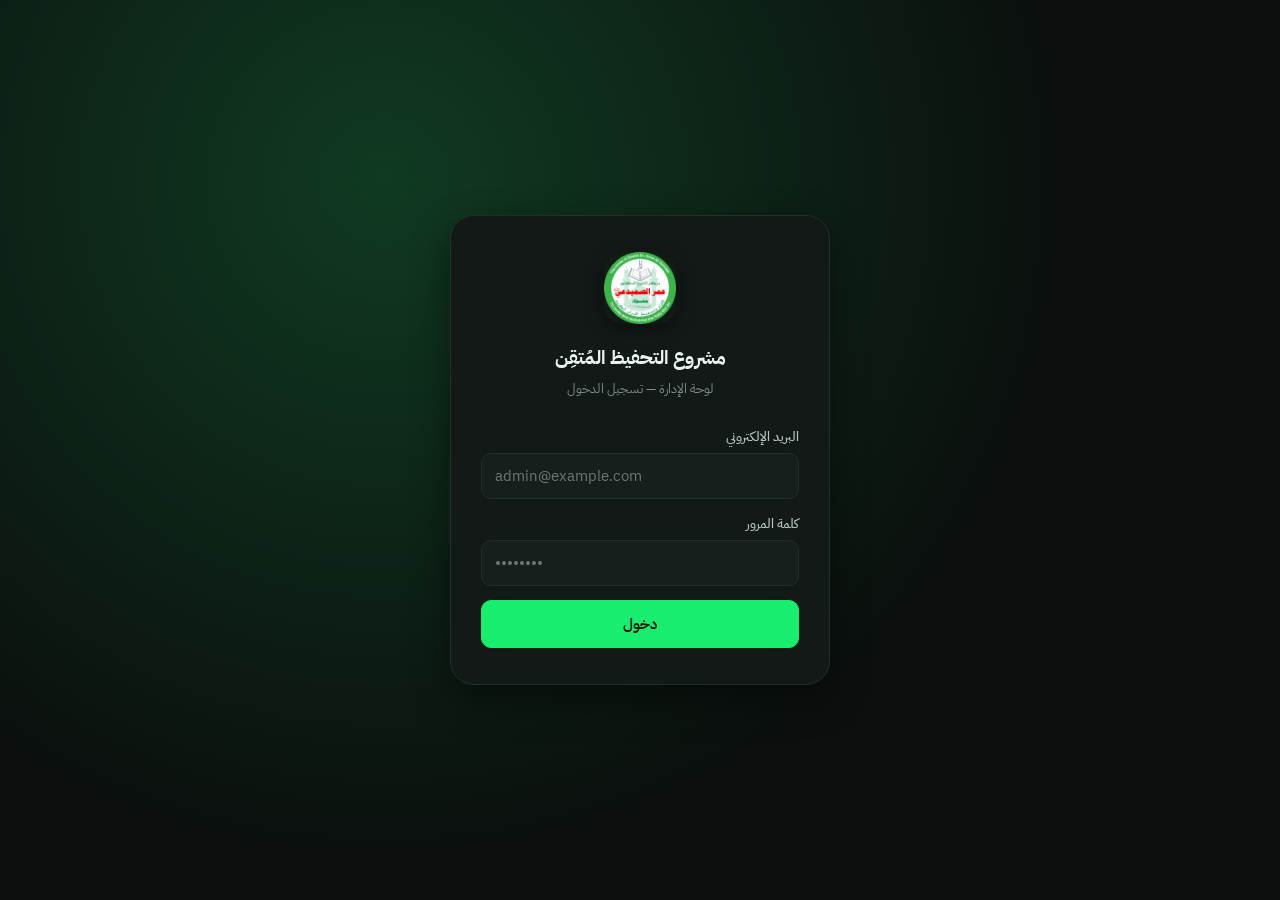
==== docs/index.html @ 112f5ba2 "بناء لوحة تحكم إدارية جديدة كاملة بثيم غامق وتأمين موحّد للفنكشنات - إعادة كتابة الواجهة الأمامية (d" ====
<!DOCTYPE html>
<html lang="ar" dir="rtl">
<head>
<meta charset="UTF-8">
<meta name="viewport" content="width=device-width, initial-scale=1.0, maximum-scale=1.0">
<title>لوحة تحكم — مشروع التحفيظ المُتقِن</title>
<link rel="icon" href="./icon.png">
<link rel="preconnect" href="https://fonts.googleapis.com">
<link rel="preconnect" href="https://fonts.gstatic.com" crossorigin>
<link href="https://fonts.googleapis.com/css2?family=IBM+Plex+Sans+Arabic:wght@300;400;500;600;700&display=swap" rel="stylesheet">
<link rel="stylesheet" href="./css/app.css">
</head>
<body>

<div id="boot" class="boot">
  <div class="boot-mark"><img src="./icon.png" alt="" onerror="this.style.display='none'"></div>
  <div class="spinner lg"></div>
</div>

<div id="login" class="login hidden">
  <div class="login-card">
    <div class="login-logo"><img src="./icon.png" alt="" onerror="this.style.display='none'"></div>
    <h1>مشروع التحفيظ المُتقِن</h1>
    <p class="muted">لوحة الإدارة — تسجيل الدخول</p>
    <div class="field"><label>البريد الإلكتروني</label>
      <input id="lg-email" type="email" dir="ltr" autocomplete="username" placeholder="admin@example.com"></div>
    <div class="field"><label>كلمة المرور</label>
      <input id="lg-pass" type="password" dir="ltr" autocomplete="current-password" placeholder="••••••••"></div>
    <button id="lg-btn" class="btn btn-primary btn-block btn-lg">دخول</button>
    <p id="lg-err" class="err-text hidden"></p>
  </div>
</div>

<div id="app" class="app hidden">
  <aside class="sidebar" id="sidebar">
    <div class="sidebar-head">
      <div class="logo"><img src="./icon.png" alt="" onerror="this.parentElement.classList.add('noimg')"></div>
      <div class="logo-text"><strong>التحفيظ المُتقِن</strong><span>لوحة الإدارة</span></div>
    </div>
    <nav class="nav" id="nav"></nav>
    <div class="sidebar-foot">
      <button id="btn-refresh" class="btn btn-ghost btn-block" data-ic="refresh">تحديث البيانات</button>
      <button id="btn-logout" class="btn btn-ghost btn-block" data-ic="logout">تسجيل الخروج</button>
    </div>
  </aside>

  <div class="main">
    <header class="topbar">
      <button id="menu-toggle" class="icon-btn only-mobile" data-ic="menu"></button>
      <div class="brand-center">
        <span class="brand-name">مشروع التحفيظ المُتقِن</span>
        <span id="admin-line" class="admin-line"></span>
      </div>
      <div id="page-title" class="page-title-pill"></div>
    </header>
    <main id="view" class="view"></main>
  </div>
  <div id="scrim" class="scrim"></div>
</div>

<div id="modal-root"></div>
<div id="viewer-root"></div>
<div id="toast-root" class="toast-root"></div>

<script src="https://cdn.sheetjs.com/xlsx-0.20.3/package/dist/xlsx.full.min.js"></script>
<script src="./js/icons.js"></script>
<script src="./js/api.js"></script>
<script src="./js/ui.js"></script>
<script src="./js/app.js"></script>
</body>
</html>
---- docs/css/app.css ----
:root{
  --bg:#0B0F0D; --bg-2:#0E1411; --surface:#121916; --surface-2:#161F1B;
  --text:#EAF3EE; --text-2:#B9C6C0; --muted:#7D8C86; --faint:#4E5A55;
  --accent:#17EE6D; --accent-d:#0FC158; --accent-l:#6BFA9E; --accent-soft:#103A22;
  --border:#22302A; --border-2:#2C3D35; --shadow:0 14px 38px rgba(0,0,0,.45);
  --shadow-sm:0 6px 18px rgba(0,0,0,.35);
  --green:#17EE6D; --green-bg:#103A22; --gold:#E8B339; --gold-bg:#3A2F10;
  --teal:#33D6C4; --teal-bg:#0F3733; --red:#FF5D5D; --red-bg:#3A1414;
  --gray:#9AA8A2; --gray-bg:#1A2320; --blue:#4FA1FF; --blue-bg:#102338;
  --purple:#B68CFF; --purple-bg:#221A3A;
  --radius:16px; --radius-sm:10px; --radius-lg:24px;
  --sidebar-w:268px;
}
*{box-sizing:border-box;margin:0;padding:0}
html,body{height:100%}
body{
  font-family:'IBM Plex Sans Arabic','Segoe UI',Tahoma,system-ui,sans-serif;
  background:var(--bg);
  color:var(--text);font-size:15px;line-height:1.7;-webkit-font-smoothing:antialiased;
}
.hidden{display:none!important}
img{max-width:100%;display:block}
button,input,select,textarea{font-family:inherit;font-size:inherit;color:inherit}
button{cursor:pointer}
a{color:var(--accent);text-decoration:none}
.muted{color:var(--muted)}

/* ===== سكرولبار ===== */
::-webkit-scrollbar{width:9px;height:9px}
::-webkit-scrollbar-track{background:transparent}
::-webkit-scrollbar-thumb{background:var(--border-2);border-radius:99px}
::-webkit-scrollbar-thumb:hover{background:var(--faint)}

/* ===== سبينر ===== */
.spinner{width:22px;height:22px;border-radius:50%;border:3px solid var(--border);border-top-color:var(--accent);animation:spin .8s linear infinite}
.spinner.lg{width:42px;height:42px;border-width:4px}
@keyframes spin{to{transform:rotate(360deg)}}

/* ===== شاشة الإقلاع ===== */
.boot{position:fixed;inset:0;display:flex;flex-direction:column;align-items:center;justify-content:center;gap:22px;background:var(--bg);z-index:999}
.boot-mark{width:84px;height:84px;border-radius:22px;overflow:hidden;box-shadow:var(--shadow)}
.boot-mark img{width:100%;height:100%;object-fit:cover}

/* ===== شاشة الدخول ===== */
.login{position:fixed;inset:0;display:flex;align-items:center;justify-content:center;background:radial-gradient(circle at 30% 20%,var(--accent-soft),var(--bg) 60%);padding:20px;z-index:50}
.login-card{width:100%;max-width:380px;background:var(--surface);border:1px solid var(--border);border-radius:var(--radius-lg);padding:36px 30px;box-shadow:var(--shadow);text-align:center}
.login-logo{width:72px;height:72px;border-radius:18px;overflow:hidden;margin:0 auto 18px;box-shadow:var(--shadow-sm)}
.login-logo img{width:100%;height:100%;object-fit:cover}
.login-card h1{font-size:19px;font-weight:700;margin-bottom:4px}
.login-card .muted{font-size:13px;margin-bottom:26px;display:block}
.field{text-align:right;margin-bottom:14px}
.field label{display:block;font-size:12.5px;color:var(--text-2);margin-bottom:6px;font-weight:500}
.field input,.field select,.field textarea{
  width:100%;background:var(--surface-2);border:1px solid var(--border);border-radius:var(--radius-sm);
  padding:11px 13px;color:var(--text);transition:.15s;
}
.field input:focus,.field select:focus,.field textarea:focus{outline:none;border-color:var(--accent);box-shadow:0 0 0 3px var(--accent-soft)}
.err-text{color:var(--red);font-size:13px;margin-top:12px}

/* ===== أزرار ===== */
.btn{display:inline-flex;align-items:center;justify-content:center;gap:8px;border:1px solid var(--border);background:var(--surface-2);
  color:var(--text);border-radius:var(--radius-sm);padding:9px 16px;font-weight:600;font-size:14px;transition:.15s;white-space:nowrap}
.btn:hover{border-color:var(--border-2);background:var(--surface)}
.btn:disabled{opacity:.5;cursor:not-allowed}
.btn-primary{background:var(--accent);border-color:var(--accent);color:#06180D}
.btn-primary:hover{background:var(--accent-l);border-color:var(--accent-l)}
.btn-ghost{background:transparent}
.btn-danger{background:var(--red-bg);border-color:var(--red);color:var(--red)}
.btn-danger:hover{background:var(--red);color:#fff}
.btn-block{width:100%}
.btn-lg{padding:12px 18px;font-size:15px}
.btn-sm{padding:6px 11px;font-size:12.5px;border-radius:9px}
.icon-btn{display:inline-flex;align-items:center;justify-content:center;width:36px;height:36px;border-radius:11px;border:1px solid var(--border);background:var(--surface-2);color:var(--text-2)}
.icon-btn:hover{color:var(--text);border-color:var(--border-2)}

/* ===== التطبيق الرئيسي ===== */
.app{display:flex;height:100vh;overflow:hidden}
.sidebar{width:var(--sidebar-w);flex-shrink:0;background:var(--surface);border-left:1px solid var(--border);display:flex;flex-direction:column;height:100%}
.sidebar-head{display:flex;align-items:center;gap:11px;padding:20px 18px;border-bottom:1px solid var(--border)}
.logo{width:42px;height:42px;border-radius:12px;overflow:hidden;flex-shrink:0;background:var(--surface-2)}
.logo img{width:100%;height:100%;object-fit:cover}
.logo-text{display:flex;flex-direction:column;line-height:1.4}
.logo-text strong{font-size:14.5px}
.logo-text span{font-size:11.5px;color:var(--muted)}
.nav{flex:1;overflow-y:auto;padding:12px 12px}
.nav a{display:flex;align-items:center;gap:11px;padding:10px 13px;border-radius:var(--radius-sm);color:var(--text-2);font-size:14px;font-weight:600;margin-bottom:3px;transition:.12s}
.nav a:hover{background:var(--surface-2);color:var(--text)}
.nav a.active{background:var(--accent-soft);color:var(--accent)}
.nav-section{font-size:11px;color:var(--faint);font-weight:700;padding:14px 13px 6px;text-transform:uppercase;letter-spacing:.04em}
.sidebar-foot{padding:14px 12px;border-top:1px solid var(--border);display:flex;flex-direction:column;gap:8px}

.main{flex:1;display:flex;flex-direction:column;overflow:hidden}
.topbar{display:flex;align-items:center;gap:14px;padding:14px 22px;border-bottom:1px solid var(--border);background:var(--surface)}
.brand-center{display:flex;flex-direction:column;flex:1}
.brand-name{font-size:14px;font-weight:700}
.admin-line{font-size:12px;color:var(--muted)}
.page-title-pill{background:var(--surface-2);border:1px solid var(--border);border-radius:99px;padding:7px 16px;font-size:13px;font-weight:600;color:var(--text-2)}
.only-mobile{display:none}
.view{flex:1;overflow-y:auto;padding:24px}
.scrim{display:none;position:fixed;inset:0;background:rgba(0,0,0,.55);z-index:40}

/* ===== بطاقات وإحصائيات ===== */
.cards-grid{display:grid;grid-template-columns:repeat(auto-fill,minmax(190px,1fr));gap:14px;margin-bottom:22px}
.stat-card{background:var(--surface);border:1px solid var(--border);border-radius:var(--radius);padding:18px;cursor:pointer;transition:.15s}
.stat-card:hover{border-color:var(--accent);transform:translateY(-2px)}
.stat-card .num{font-size:26px;font-weight:800;margin-bottom:4px}
.stat-card .lbl{font-size:12.5px;color:var(--muted)}

.panel{background:var(--surface);border:1px solid var(--border);border-radius:var(--radius-lg);padding:20px;margin-bottom:18px}
.panel-head{display:flex;align-items:center;justify-content:space-between;gap:12px;margin-bottom:16px;flex-wrap:wrap}
.panel-head h2{font-size:16px;font-weight:700}
.toolbar{display:flex;align-items:center;gap:10px;flex-wrap:wrap}

/* ===== جداول ===== */
.tbl-wrap{overflow-x:auto;border-radius:var(--radius-sm);border:1px solid var(--border)}
table{width:100%;border-collapse:collapse;font-size:13.5px}
table thead th{background:var(--surface-2);color:var(--text-2);font-weight:700;padding:11px 14px;text-align:right;white-space:nowrap;border-bottom:1px solid var(--border)}
table tbody td{padding:10px 14px;border-bottom:1px solid var(--border);white-space:nowrap}
table tbody tr:last-child td{border-bottom:none}
table tbody tr:hover{background:var(--surface-2)}
table tbody tr.clickable{cursor:pointer}

/* ===== شارات ===== */
.badge{display:inline-flex;align-items:center;gap:5px;padding:4px 11px;border-radius:99px;font-size:12px;font-weight:700}
.badge-green{background:var(--green-bg);color:var(--green)}
.badge-gold{background:var(--gold-bg);color:var(--gold)}
.badge-red{background:var(--red-bg);color:var(--red)}
.badge-gray{background:var(--gray-bg);color:var(--gray)}
.badge-blue{background:var(--blue-bg);color:var(--blue)}
.badge-teal{background:var(--teal-bg);color:var(--teal)}
.badge-purple{background:var(--purple-bg);color:var(--purple)}

/* ===== بطاقة طالب/مشرف ===== */
.entity-card{display:flex;align-items:center;gap:12px;background:var(--surface);border:1px solid var(--border);border-radius:var(--radius);padding:14px;cursor:pointer;transition:.15s}
.entity-card:hover{border-color:var(--accent)}
.avatar{width:46px;height:46px;border-radius:50%;overflow:hidden;flex-shrink:0;background:var(--surface-2);display:flex;align-items:center;justify-content:center;color:var(--muted)}
.avatar img{width:100%;height:100%;object-fit:cover}
.entity-info{flex:1;min-width:0}
.entity-info .name{font-weight:700;font-size:14px;white-space:nowrap;overflow:hidden;text-overflow:ellipsis}
.entity-info .sub{font-size:12px;color:var(--muted)}
.progress-bar{height:6px;background:var(--surface-2);border-radius:99px;overflow:hidden;margin-top:6px}
.progress-bar > div{height:100%;background:var(--accent);border-radius:99px}

/* ===== فورم وحقول ===== */
.form-grid{display:grid;grid-template-columns:repeat(auto-fit,minmax(220px,1fr));gap:14px}
.form-grid .field{margin-bottom:0}
.tabs{display:flex;gap:6px;border-bottom:1px solid var(--border);margin-bottom:18px;overflow-x:auto}
.tab{padding:9px 16px;font-size:13.5px;font-weight:700;color:var(--muted);border-bottom:2px solid transparent;cursor:pointer;white-space:nowrap}
.tab.active{color:var(--accent);border-color:var(--accent)}

/* ===== مودال ===== */
.modal-back{position:fixed;inset:0;background:rgba(0,0,0,.6);display:flex;align-items:center;justify-content:center;padding:18px;z-index:200}
.modal{background:var(--surface);border:1px solid var(--border);border-radius:var(--radius-lg);max-width:520px;width:100%;max-height:90vh;overflow-y:auto;box-shadow:var(--shadow)}
.modal-head{display:flex;align-items:center;justify-content:space-between;padding:18px 20px;border-bottom:1px solid var(--border)}
.modal-head h3{font-size:15.5px;font-weight:700}
.modal-body{padding:20px}
.modal-foot{display:flex;justify-content:flex-end;gap:10px;padding:16px 20px;border-top:1px solid var(--border)}

/* ===== عارض الصور ===== */
.viewer-back{position:fixed;inset:0;background:rgba(0,0,0,.85);display:flex;align-items:center;justify-content:center;z-index:300;padding:20px}
.viewer-img{max-width:90vw;max-height:80vh;border-radius:var(--radius);box-shadow:var(--shadow)}
.viewer-actions{position:absolute;top:18px;left:18px;display:flex;gap:8px}

/* ===== توست ===== */
.toast-root{position:fixed;bottom:20px;inset-inline-start:20px;z-index:500;display:flex;flex-direction:column;gap:10px}
.toast{background:var(--surface);border:1px solid var(--border);border-radius:var(--radius-sm);padding:12px 16px;box-shadow:var(--shadow-sm);font-size:13.5px;display:flex;align-items:center;gap:9px;min-width:220px;animation:toast-in .2s ease}
.toast.success{border-color:var(--accent)}
.toast.error{border-color:var(--red)}
@keyframes toast-in{from{opacity:0;transform:translateY(8px)}to{opacity:1;transform:translateY(0)}}

/* ===== متفرقات ===== */
.empty-state{text-align:center;padding:50px 20px;color:var(--muted)}
.empty-state .ic-svg{margin:0 auto 14px;opacity:.5}
.copy-row{display:flex;align-items:center;gap:8px}
.kv{display:grid;grid-template-columns:120px 1fr;gap:8px 12px;font-size:13.5px}
.kv b{color:var(--text-2);font-weight:600}
.quick-states{display:flex;gap:8px;flex-wrap:wrap;margin-bottom:16px}
.search-box{display:flex;align-items:center;gap:8px;background:var(--surface-2);border:1px solid var(--border);border-radius:var(--radius-sm);padding:8px 13px;min-width:200px}
.search-box input{background:transparent;border:none;flex:1;outline:none}

/* ===== استجابة ===== */
@media (max-width: 880px){
  .sidebar{position:fixed;inset-inline-start:0;top:0;bottom:0;z-index:45;transform:translateX(105%);transition:.2s}
  html[dir="rtl"] .sidebar{transform:translateX(105%)}
  .app.nav-open .sidebar{transform:translateX(0)}
  .app.nav-open .scrim{display:block}
  .only-mobile{display:inline-flex}
  .view{padding:16px}
  .page-title-pill{display:none}
}
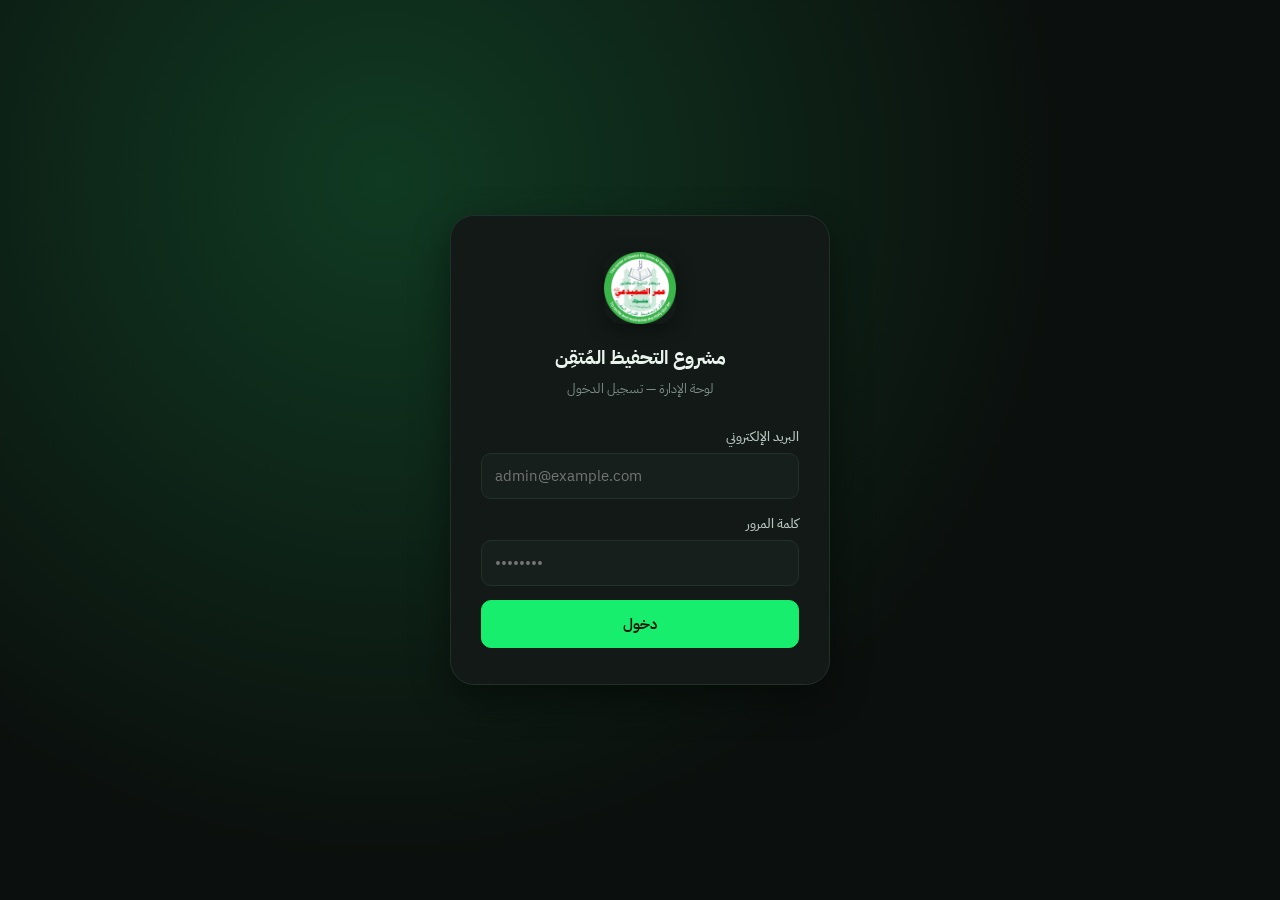
==== commit 26ba813a: "كسر التخزين المؤقت (cache-busting) لملفي app.js و app.css إضافة ?v=20260627a لروابط app.js و app.css" ====
--- a/docs/index.html
+++ b/docs/index.html
@@ -8,7 +8,7 @@
 <link rel="preconnect" href="https://fonts.googleapis.com">
 <link rel="preconnect" href="https://fonts.gstatic.com" crossorigin>
 <link href="https://fonts.googleapis.com/css2?family=IBM+Plex+Sans+Arabic:wght@300;400;500;600;700&display=swap" rel="stylesheet">
-<link rel="stylesheet" href="./css/app.css">
+<link rel="stylesheet" href="./css/app.css?v=20260627a">
 </head>
 <body>
 
@@ -66,6 +66,6 @@
 <script src="./js/icons.js"></script>
 <script src="./js/api.js"></script>
 <script src="./js/ui.js"></script>
-<script src="./js/app.js"></script>
+<script src="./js/app.js?v=20260627a"></script>
 </body>
 </html>
--- a/docs/css/app.css
+++ b/docs/css/app.css
@@ -32,8 +32,8 @@
 ::-webkit-scrollbar-thumb:hover{background:var(--faint)}
 
 /* ===== سبينر ===== */
-.spinner{width:22px;height:22px;border-radius:50%;border:3px solid var(--border);border-top-color:var(--accent);animation:spin .8s linear infinite}
-.spinner.lg{width:42px;height:42px;border-width:4px}
+.spinner{display:inline-block;width:22px;height:22px;border-radius:50%;border:2.5px solid var(--border-2);border-top-color:var(--accent);border-right-color:var(--accent);animation:spin .7s cubic-bezier(.5,.15,.5,.85) infinite;vertical-align:middle}
+.spinner.lg{width:44px;height:44px;border-width:4px}
 @keyframes spin{to{transform:rotate(360deg)}}
 
 /* ===== شاشة الإقلاع ===== */
@@ -145,7 +145,8 @@
 .form-grid{display:grid;grid-template-columns:repeat(auto-fit,minmax(220px,1fr));gap:14px}
 .form-grid .field{margin-bottom:0}
 .tabs{display:flex;gap:6px;border-bottom:1px solid var(--border);margin-bottom:18px;overflow-x:auto}
-.tab{padding:9px 16px;font-size:13.5px;font-weight:700;color:var(--muted);border-bottom:2px solid transparent;cursor:pointer;white-space:nowrap}
+.tab{background:transparent;padding:9px 16px;font-size:13.5px;font-weight:700;color:var(--text-2);border:none;border-bottom:2px solid transparent;cursor:pointer;white-space:nowrap;transition:.15s}
+.tab:hover{color:var(--text)}
 .tab.active{color:var(--accent);border-color:var(--accent)}
 
 /* ===== مودال ===== */
@@ -176,7 +177,28 @@
 .kv b{color:var(--text-2);font-weight:600}
 .quick-states{display:flex;gap:8px;flex-wrap:wrap;margin-bottom:16px}
 .search-box{display:flex;align-items:center;gap:8px;background:var(--surface-2);border:1px solid var(--border);border-radius:var(--radius-sm);padding:8px 13px;min-width:200px}
-.search-box input{background:transparent;border:none;flex:1;outline:none}
+.search-box input{background:transparent;border:none;flex:1;outline:none;color:var(--text)}
+.search-box input::placeholder{color:var(--muted)}
+
+/* ===== رؤية حقول الفلترة على الثيم الداكن ===== */
+.f-input{background:var(--surface-2);border:1px solid var(--border);border-radius:var(--radius-sm);padding:9px 12px;color:var(--text)}
+.f-input::placeholder{color:var(--muted)}
+.f-input:focus{outline:none;border-color:var(--accent);box-shadow:0 0 0 3px var(--accent-soft)}
+select.f-input{color:var(--text);background:var(--surface-2)}
+select.f-input option{background:var(--surface);color:var(--text)}
+
+/* ===== شريط الترتيب (الأكثر نجاحاً/غياباً) ===== */
+.rank-bar{height:9px;flex:1;min-width:80px;background:var(--surface-2);border-radius:99px;overflow:hidden}
+.rank-bar > div{height:100%;background:linear-gradient(90deg,var(--accent-d),var(--accent));border-radius:99px;transition:width .3s}
+.rank-row{display:flex;align-items:center;gap:12px;padding:8px 2px}
+.rank-row .rank-name{min-width:120px;max-width:160px;font-size:13.5px;font-weight:600;white-space:nowrap;overflow:hidden;text-overflow:ellipsis}
+.rank-row .rank-val{min-width:34px;text-align:left;font-weight:800;font-size:13.5px}
+
+/* ===== عارض الصورة (ملء الشاشة) ===== */
+.img-viewer{position:fixed;inset:0;background:rgba(0,0,0,.9);display:flex;align-items:center;justify-content:center;z-index:600;padding:24px;animation:toast-in .15s ease}
+.img-viewer img{max-width:92vw;max-height:88vh;border-radius:var(--radius);box-shadow:var(--shadow);object-fit:contain}
+.img-viewer .img-viewer-x{position:absolute;top:18px;left:18px;width:42px;height:42px;border-radius:12px;background:var(--surface-2);border:1px solid var(--border);color:var(--text);display:inline-flex;align-items:center;justify-content:center}
+.img-viewer .img-viewer-x:hover{color:var(--text);border-color:var(--border-2)}
 
 /* ===== استجابة ===== */
 @media (max-width: 880px){
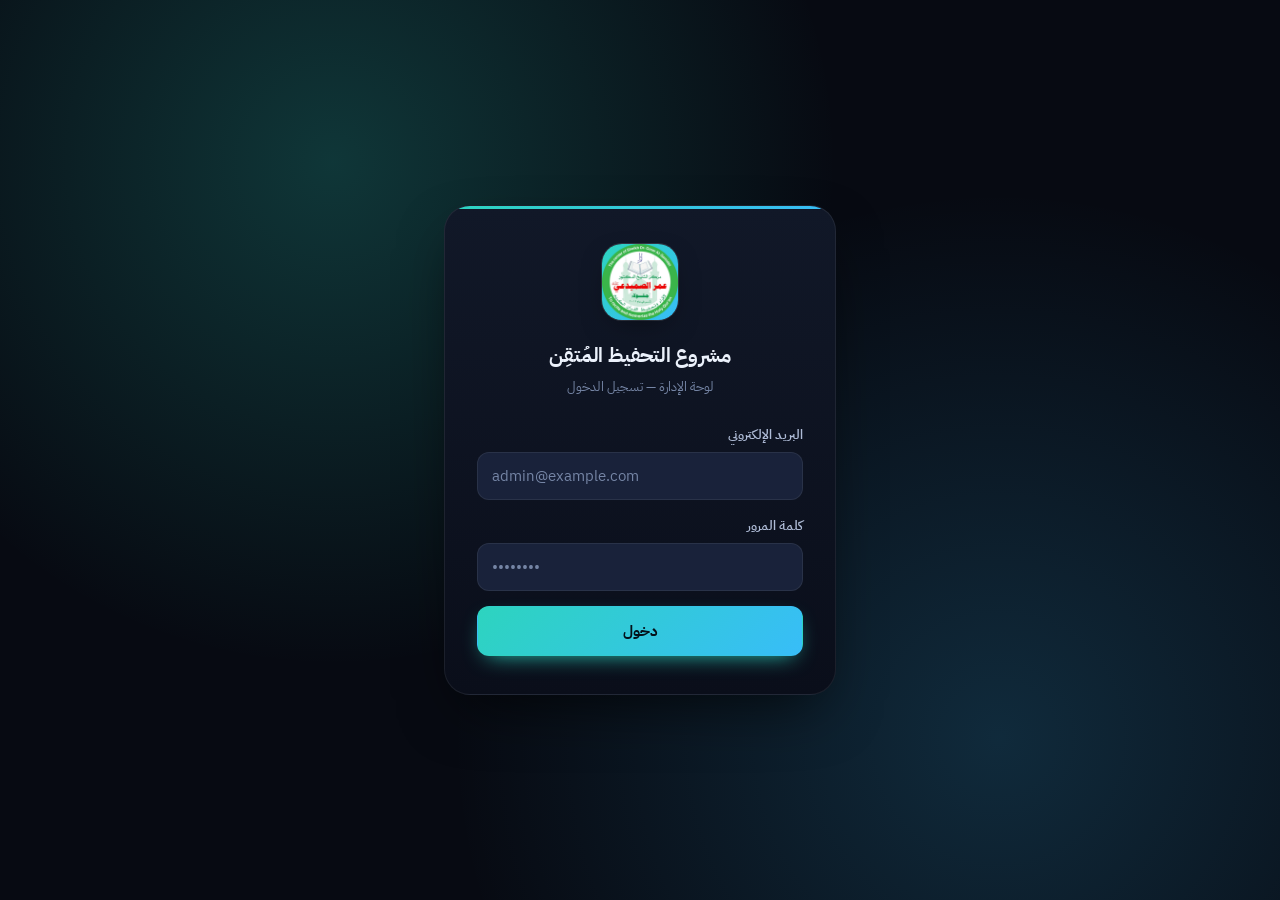
==== commit eb9bca13: "إعادة تصميم واجهة اللوحة بالكامل (UI) مع الحفاظ على البنية والوظائف - إعادة كتابة app.css كليًا: لوح" ====
--- a/docs/index.html
+++ b/docs/index.html
@@ -8,7 +8,7 @@
 <link rel="preconnect" href="https://fonts.googleapis.com">
 <link rel="preconnect" href="https://fonts.gstatic.com" crossorigin>
 <link href="https://fonts.googleapis.com/css2?family=IBM+Plex+Sans+Arabic:wght@300;400;500;600;700&display=swap" rel="stylesheet">
-<link rel="stylesheet" href="./css/app.css?v=20260627a">
+<link rel="stylesheet" href="./css/app.css?v=20260627c">
 </head>
 <body>
 
@@ -66,6 +66,6 @@
 <script src="./js/icons.js"></script>
 <script src="./js/api.js"></script>
 <script src="./js/ui.js"></script>
-<script src="./js/app.js?v=20260627a"></script>
+<script src="./js/app.js?v=20260627c"></script>
 </body>
 </html>
--- a/docs/css/app.css
+++ b/docs/css/app.css
@@ -1,21 +1,33 @@
 :root{
-  --bg:#0B0F0D; --bg-2:#0E1411; --surface:#121916; --surface-2:#161F1B;
-  --text:#EAF3EE; --text-2:#B9C6C0; --muted:#7D8C86; --faint:#4E5A55;
-  --accent:#17EE6D; --accent-d:#0FC158; --accent-l:#6BFA9E; --accent-soft:#103A22;
-  --border:#22302A; --border-2:#2C3D35; --shadow:0 14px 38px rgba(0,0,0,.45);
-  --shadow-sm:0 6px 18px rgba(0,0,0,.35);
-  --green:#17EE6D; --green-bg:#103A22; --gold:#E8B339; --gold-bg:#3A2F10;
-  --teal:#33D6C4; --teal-bg:#0F3733; --red:#FF5D5D; --red-bg:#3A1414;
-  --gray:#9AA8A2; --gray-bg:#1A2320; --blue:#4FA1FF; --blue-bg:#102338;
-  --purple:#B68CFF; --purple-bg:#221A3A;
-  --radius:16px; --radius-sm:10px; --radius-lg:24px;
-  --sidebar-w:268px;
+  /* خلفيات وأسطح — قاعدة أزرق ليلي بارد */
+  --bg:#070A12; --bg-2:#0A0E1A; --surface:#111828; --surface-2:#19223A; --surface-3:#222E4C;
+  --text:#EBF1FB; --text-2:#AEBBD6; --muted:#7585A5; --faint:#4A5877;
+  /* لون العلامة — تدرّج فيروزي إلى سماوي */
+  --accent:#2DD4BF; --accent-2:#38BDF8; --accent-d:#14B8A6; --accent-l:#7BEBDD;
+  --accent-soft:rgba(45,212,191,.13);
+  --grad:linear-gradient(135deg,#2DD4BF 0%,#38BDF8 100%);
+  --grad-soft:linear-gradient(135deg,rgba(45,212,191,.15),rgba(56,189,248,.12));
+  --border:rgba(255,255,255,.07); --border-2:rgba(255,255,255,.14);
+  --shadow:0 24px 60px -18px rgba(0,0,0,.7); --shadow-sm:0 10px 30px -12px rgba(0,0,0,.55);
+  --ring:0 0 0 3px var(--accent-soft);
+  /* ألوان الحالات */
+  --danger:#FB7185;
+  --green:#34D399; --green-bg:rgba(52,211,153,.14); --gold:#F5B54A; --gold-bg:rgba(245,181,74,.15);
+  --teal:#2DD4BF; --teal-bg:rgba(45,212,191,.14); --red:#FB7185; --red-bg:rgba(251,113,133,.14);
+  --gray:#94A3B8; --gray-bg:rgba(148,163,184,.13); --blue:#60A5FA; --blue-bg:rgba(96,165,250,.15);
+  --purple:#A78BFA; --purple-bg:rgba(167,139,250,.15);
+  --radius:18px; --radius-sm:12px; --radius-lg:26px;
+  --sidebar-w:272px;
 }
 *{box-sizing:border-box;margin:0;padding:0}
 html,body{height:100%}
 body{
   font-family:'IBM Plex Sans Arabic','Segoe UI',Tahoma,system-ui,sans-serif;
-  background:var(--bg);
+  background:
+    radial-gradient(1100px 600px at 88% -8%, rgba(56,189,248,.10), transparent 60%),
+    radial-gradient(900px 560px at 6% 4%, rgba(45,212,191,.09), transparent 55%),
+    var(--bg);
+  background-attachment:fixed;
   color:var(--text);font-size:15px;line-height:1.7;-webkit-font-smoothing:antialiased;
 }
 .hidden{display:none!important}
@@ -26,102 +38,137 @@
 .muted{color:var(--muted)}
 
 /* ===== سكرولبار ===== */
-::-webkit-scrollbar{width:9px;height:9px}
+::-webkit-scrollbar{width:10px;height:10px}
 ::-webkit-scrollbar-track{background:transparent}
-::-webkit-scrollbar-thumb{background:var(--border-2);border-radius:99px}
-::-webkit-scrollbar-thumb:hover{background:var(--faint)}
+::-webkit-scrollbar-thumb{background:var(--surface-3);border-radius:99px;border:2px solid transparent;background-clip:padding-box}
+::-webkit-scrollbar-thumb:hover{background:var(--faint);background-clip:padding-box}
 
 /* ===== سبينر ===== */
-.spinner{display:inline-block;width:22px;height:22px;border-radius:50%;border:2.5px solid var(--border-2);border-top-color:var(--accent);border-right-color:var(--accent);animation:spin .7s cubic-bezier(.5,.15,.5,.85) infinite;vertical-align:middle}
-.spinner.lg{width:44px;height:44px;border-width:4px}
+.spinner{display:inline-block;width:22px;height:22px;border-radius:50%;border:2.5px solid var(--surface-3);border-top-color:var(--accent);border-right-color:var(--accent-2);animation:spin .7s cubic-bezier(.5,.15,.5,.85) infinite;vertical-align:middle}
+.spinner.lg{width:46px;height:46px;border-width:4px}
 @keyframes spin{to{transform:rotate(360deg)}}
 
 /* ===== شاشة الإقلاع ===== */
-.boot{position:fixed;inset:0;display:flex;flex-direction:column;align-items:center;justify-content:center;gap:22px;background:var(--bg);z-index:999}
-.boot-mark{width:84px;height:84px;border-radius:22px;overflow:hidden;box-shadow:var(--shadow)}
+.boot{position:fixed;inset:0;display:flex;flex-direction:column;align-items:center;justify-content:center;gap:24px;background:var(--bg);z-index:999}
+.boot-mark{width:88px;height:88px;border-radius:24px;overflow:hidden;box-shadow:var(--shadow),0 0 0 1px var(--border);background:var(--grad)}
 .boot-mark img{width:100%;height:100%;object-fit:cover}
 
 /* ===== شاشة الدخول ===== */
-.login{position:fixed;inset:0;display:flex;align-items:center;justify-content:center;background:radial-gradient(circle at 30% 20%,var(--accent-soft),var(--bg) 60%);padding:20px;z-index:50}
-.login-card{width:100%;max-width:380px;background:var(--surface);border:1px solid var(--border);border-radius:var(--radius-lg);padding:36px 30px;box-shadow:var(--shadow);text-align:center}
-.login-logo{width:72px;height:72px;border-radius:18px;overflow:hidden;margin:0 auto 18px;box-shadow:var(--shadow-sm)}
+.login{position:fixed;inset:0;display:flex;align-items:center;justify-content:center;
+  background:
+    radial-gradient(circle at 26% 18%, rgba(45,212,191,.22), transparent 42%),
+    radial-gradient(circle at 78% 82%, rgba(56,189,248,.18), transparent 44%),
+    var(--bg);
+  padding:20px;z-index:50}
+.login-card{width:100%;max-width:392px;background:linear-gradient(180deg,var(--surface),var(--bg-2));
+  border:1px solid var(--border);border-radius:var(--radius-lg);padding:38px 32px;box-shadow:var(--shadow);text-align:center;position:relative;overflow:hidden}
+.login-card::before{content:'';position:absolute;top:0;left:0;right:0;height:3px;background:var(--grad)}
+.login-logo{width:76px;height:76px;border-radius:20px;overflow:hidden;margin:0 auto 18px;box-shadow:var(--shadow-sm),0 0 0 1px var(--border-2);background:var(--grad)}
 .login-logo img{width:100%;height:100%;object-fit:cover}
-.login-card h1{font-size:19px;font-weight:700;margin-bottom:4px}
+.login-card h1{font-size:20px;font-weight:800;margin-bottom:4px;letter-spacing:-.01em}
 .login-card .muted{font-size:13px;margin-bottom:26px;display:block}
-.field{text-align:right;margin-bottom:14px}
-.field label{display:block;font-size:12.5px;color:var(--text-2);margin-bottom:6px;font-weight:500}
+.field{text-align:right;margin-bottom:15px}
+.field label{display:block;font-size:12.5px;color:var(--text-2);margin-bottom:7px;font-weight:600}
 .field input,.field select,.field textarea{
   width:100%;background:var(--surface-2);border:1px solid var(--border);border-radius:var(--radius-sm);
-  padding:11px 13px;color:var(--text);transition:.15s;
-}
-.field input:focus,.field select:focus,.field textarea:focus{outline:none;border-color:var(--accent);box-shadow:0 0 0 3px var(--accent-soft)}
+  padding:12px 14px;color:var(--text);transition:.16s;
+}
+.field input:focus,.field select:focus,.field textarea:focus{outline:none;border-color:var(--accent);box-shadow:var(--ring)}
+.field input::placeholder,.field textarea::placeholder{color:var(--muted)}
 .err-text{color:var(--red);font-size:13px;margin-top:12px}
 
 /* ===== أزرار ===== */
-.btn{display:inline-flex;align-items:center;justify-content:center;gap:8px;border:1px solid var(--border);background:var(--surface-2);
-  color:var(--text);border-radius:var(--radius-sm);padding:9px 16px;font-weight:600;font-size:14px;transition:.15s;white-space:nowrap}
-.btn:hover{border-color:var(--border-2);background:var(--surface)}
-.btn:disabled{opacity:.5;cursor:not-allowed}
-.btn-primary{background:var(--accent);border-color:var(--accent);color:#06180D}
-.btn-primary:hover{background:var(--accent-l);border-color:var(--accent-l)}
-.btn-ghost{background:transparent}
-.btn-danger{background:var(--red-bg);border-color:var(--red);color:var(--red)}
-.btn-danger:hover{background:var(--red);color:#fff}
+.btn{display:inline-flex;align-items:center;justify-content:center;gap:8px;border:1px solid var(--border-2);background:var(--surface-2);
+  color:var(--text);border-radius:var(--radius-sm);padding:10px 17px;font-weight:600;font-size:14px;transition:.16s;white-space:nowrap}
+.btn:hover{border-color:var(--faint);background:var(--surface-3);transform:translateY(-1px)}
+.btn:active{transform:translateY(0)}
+.btn:disabled{opacity:.5;cursor:not-allowed;transform:none}
+.btn-primary{background:var(--grad);border-color:transparent;color:#04121A;font-weight:700;box-shadow:0 8px 22px -10px var(--accent)}
+.btn-primary:hover{filter:brightness(1.07);box-shadow:0 12px 26px -10px var(--accent)}
+.btn-ghost{background:transparent;border-color:var(--border)}
+.btn-ghost:hover{background:var(--surface-2)}
+.btn-danger{background:var(--red-bg);border-color:rgba(251,113,133,.4);color:var(--red)}
+.btn-danger:hover{background:var(--red);border-color:var(--red);color:#1A0508}
 .btn-block{width:100%}
-.btn-lg{padding:12px 18px;font-size:15px}
-.btn-sm{padding:6px 11px;font-size:12.5px;border-radius:9px}
-.icon-btn{display:inline-flex;align-items:center;justify-content:center;width:36px;height:36px;border-radius:11px;border:1px solid var(--border);background:var(--surface-2);color:var(--text-2)}
-.icon-btn:hover{color:var(--text);border-color:var(--border-2)}
+.btn-lg{padding:13px 20px;font-size:15px}
+.btn-sm{padding:7px 12px;font-size:12.5px;border-radius:10px}
+.icon-btn{display:inline-flex;align-items:center;justify-content:center;width:37px;height:37px;border-radius:12px;border:1px solid var(--border);background:var(--surface-2);color:var(--text-2);transition:.16s}
+.icon-btn:hover{color:var(--text);border-color:var(--border-2);background:var(--surface-3)}
 
 /* ===== التطبيق الرئيسي ===== */
 .app{display:flex;height:100vh;overflow:hidden}
-.sidebar{width:var(--sidebar-w);flex-shrink:0;background:var(--surface);border-left:1px solid var(--border);display:flex;flex-direction:column;height:100%}
-.sidebar-head{display:flex;align-items:center;gap:11px;padding:20px 18px;border-bottom:1px solid var(--border)}
-.logo{width:42px;height:42px;border-radius:12px;overflow:hidden;flex-shrink:0;background:var(--surface-2)}
+.sidebar{width:var(--sidebar-w);flex-shrink:0;background:linear-gradient(180deg,var(--surface),var(--bg-2));border-left:1px solid var(--border);display:flex;flex-direction:column;height:100%}
+.sidebar-head{display:flex;align-items:center;gap:12px;padding:22px 18px;border-bottom:1px solid var(--border)}
+.logo{width:44px;height:44px;border-radius:14px;overflow:hidden;flex-shrink:0;background:var(--grad);box-shadow:0 0 0 1px var(--border-2)}
 .logo img{width:100%;height:100%;object-fit:cover}
+.logo.noimg{display:flex;align-items:center;justify-content:center}
 .logo-text{display:flex;flex-direction:column;line-height:1.4}
-.logo-text strong{font-size:14.5px}
+.logo-text strong{font-size:15px;font-weight:800}
 .logo-text span{font-size:11.5px;color:var(--muted)}
-.nav{flex:1;overflow-y:auto;padding:12px 12px}
-.nav a{display:flex;align-items:center;gap:11px;padding:10px 13px;border-radius:var(--radius-sm);color:var(--text-2);font-size:14px;font-weight:600;margin-bottom:3px;transition:.12s}
+.nav{flex:1;overflow-y:auto;padding:14px 12px}
+.nav a{display:flex;align-items:center;gap:12px;padding:11px 14px;border-radius:var(--radius-sm);color:var(--text-2);font-size:14px;font-weight:600;margin-bottom:4px;transition:.14s;position:relative}
 .nav a:hover{background:var(--surface-2);color:var(--text)}
-.nav a.active{background:var(--accent-soft);color:var(--accent)}
-.nav-section{font-size:11px;color:var(--faint);font-weight:700;padding:14px 13px 6px;text-transform:uppercase;letter-spacing:.04em}
+.nav a.active{background:var(--grad-soft);color:var(--accent-l)}
+.nav a.active::before{content:'';position:absolute;inset-inline-start:0;top:22%;bottom:22%;width:3px;border-radius:99px;background:var(--grad)}
+.nav-section{font-size:11px;color:var(--faint);font-weight:800;padding:16px 14px 6px;text-transform:uppercase;letter-spacing:.05em}
 .sidebar-foot{padding:14px 12px;border-top:1px solid var(--border);display:flex;flex-direction:column;gap:8px}
 
 .main{flex:1;display:flex;flex-direction:column;overflow:hidden}
-.topbar{display:flex;align-items:center;gap:14px;padding:14px 22px;border-bottom:1px solid var(--border);background:var(--surface)}
+.topbar{display:flex;align-items:center;gap:14px;padding:15px 24px;border-bottom:1px solid var(--border);background:rgba(17,24,40,.72);backdrop-filter:blur(12px);-webkit-backdrop-filter:blur(12px);z-index:5}
 .brand-center{display:flex;flex-direction:column;flex:1}
-.brand-name{font-size:14px;font-weight:700}
+.brand-name{font-size:14.5px;font-weight:800}
 .admin-line{font-size:12px;color:var(--muted)}
-.page-title-pill{background:var(--surface-2);border:1px solid var(--border);border-radius:99px;padding:7px 16px;font-size:13px;font-weight:600;color:var(--text-2)}
+.page-title-pill{background:var(--grad-soft);border:1px solid var(--border);border-radius:99px;padding:8px 18px;font-size:13px;font-weight:700;color:var(--accent-l)}
 .only-mobile{display:none}
-.view{flex:1;overflow-y:auto;padding:24px}
-.scrim{display:none;position:fixed;inset:0;background:rgba(0,0,0,.55);z-index:40}
+.view{flex:1;overflow-y:auto;padding:26px}
+.scrim{display:none;position:fixed;inset:0;background:rgba(3,6,12,.6);backdrop-filter:blur(2px);z-index:40}
 
 /* ===== بطاقات وإحصائيات ===== */
-.cards-grid{display:grid;grid-template-columns:repeat(auto-fill,minmax(190px,1fr));gap:14px;margin-bottom:22px}
-.stat-card{background:var(--surface);border:1px solid var(--border);border-radius:var(--radius);padding:18px;cursor:pointer;transition:.15s}
-.stat-card:hover{border-color:var(--accent);transform:translateY(-2px)}
-.stat-card .num{font-size:26px;font-weight:800;margin-bottom:4px}
-.stat-card .lbl{font-size:12.5px;color:var(--muted)}
-
-.panel{background:var(--surface);border:1px solid var(--border);border-radius:var(--radius-lg);padding:20px;margin-bottom:18px}
-.panel-head{display:flex;align-items:center;justify-content:space-between;gap:12px;margin-bottom:16px;flex-wrap:wrap}
-.panel-head h2{font-size:16px;font-weight:700}
+.cards-grid{display:grid;grid-template-columns:repeat(auto-fill,minmax(196px,1fr));gap:15px;margin-bottom:22px}
+.stat-card{position:relative;background:linear-gradient(180deg,var(--surface),var(--bg-2));border:1px solid var(--border);border-radius:var(--radius);padding:18px;cursor:pointer;transition:.18s;overflow:hidden}
+.stat-card::after{content:'';position:absolute;inset:0;border-radius:inherit;background:var(--grad-soft);opacity:0;transition:.18s}
+.stat-card>*{position:relative;z-index:1}
+.stat-card .ic-svg{color:var(--accent);background:var(--accent-soft);padding:9px;border-radius:12px;box-sizing:content-box;width:22px;height:22px}
+.stat-card:hover{border-color:var(--border-2);transform:translateY(-3px);box-shadow:var(--shadow-sm)}
+.stat-card:hover::after{opacity:1}
+.stat-card .num{font-size:28px;font-weight:800;margin-bottom:3px;letter-spacing:-.02em;line-height:1.1}
+.stat-card .lbl{font-size:12.5px;color:var(--muted);font-weight:500}
+
+.panel{background:linear-gradient(180deg,var(--surface),var(--bg-2));border:1px solid var(--border);border-radius:var(--radius-lg);padding:22px;margin-bottom:18px}
+.panel-head{display:flex;align-items:center;justify-content:space-between;gap:12px;margin-bottom:18px;flex-wrap:wrap}
+.panel-head h2{font-size:16.5px;font-weight:800;letter-spacing:-.01em;display:flex;align-items:center;gap:9px}
+.panel-head h2::before{content:'';width:4px;height:17px;border-radius:99px;background:var(--grad)}
 .toolbar{display:flex;align-items:center;gap:10px;flex-wrap:wrap}
 
+/* ===== الحلقة الدائرية (تقدّم ذكي) + المخطط العمودي ===== */
+.hero-stats{display:grid;grid-template-columns:minmax(220px,270px) 1fr;gap:16px;margin-bottom:18px}
+.ring-panel{display:flex;flex-direction:column;align-items:center;justify-content:center;gap:14px}
+.ring{--val:0;width:150px;height:150px;border-radius:50%;
+  background:conic-gradient(from -90deg,var(--accent) 0,var(--accent-2) calc(var(--val)*1%),var(--surface-2) 0);
+  display:flex;align-items:center;justify-content:center;position:relative;box-shadow:0 0 34px -12px var(--accent)}
+.ring::before{content:'';position:absolute;inset:14px;border-radius:50%;background:linear-gradient(180deg,var(--surface),var(--bg-2))}
+.ring-in{position:relative;text-align:center;z-index:1}
+.ring-val{font-size:30px;font-weight:800;letter-spacing:-.02em;background:var(--grad);-webkit-background-clip:text;background-clip:text;color:transparent}
+.ring-lbl{font-size:11.5px;color:var(--muted);font-weight:600}
+.vchart{display:flex;align-items:stretch;gap:12px;height:186px;padding-top:6px}
+.vcol{flex:1;display:flex;flex-direction:column;align-items:center;gap:9px;min-width:0}
+.vnum{font-size:14px;font-weight:800;color:var(--text)}
+.vbar-track{flex:1;width:100%;display:flex;align-items:flex-end;justify-content:center;background:linear-gradient(180deg,var(--surface-2),transparent);border-radius:11px}
+.vbar-fill{width:62%;max-width:46px;min-height:7px;border-radius:10px 10px 5px 5px;background:var(--grad);box-shadow:0 -4px 20px -6px var(--accent);animation:vgrow .55s cubic-bezier(.2,.8,.25,1)}
+.vlabel{font-size:11px;color:var(--muted);max-width:100%;white-space:nowrap;overflow:hidden;text-overflow:ellipsis;text-align:center;font-weight:600}
+@keyframes vgrow{from{height:0!important}}
+
 /* ===== جداول ===== */
-.tbl-wrap{overflow-x:auto;border-radius:var(--radius-sm);border:1px solid var(--border)}
+.tbl-wrap{overflow-x:auto;border-radius:var(--radius);border:1px solid var(--border)}
 table{width:100%;border-collapse:collapse;font-size:13.5px}
-table thead th{background:var(--surface-2);color:var(--text-2);font-weight:700;padding:11px 14px;text-align:right;white-space:nowrap;border-bottom:1px solid var(--border)}
-table tbody td{padding:10px 14px;border-bottom:1px solid var(--border);white-space:nowrap}
+table thead th{background:var(--surface-2);color:var(--text-2);font-weight:700;padding:12px 15px;text-align:right;white-space:nowrap;border-bottom:1px solid var(--border)}
+table tbody td{padding:11px 15px;border-bottom:1px solid var(--border);white-space:nowrap}
 table tbody tr:last-child td{border-bottom:none}
 table tbody tr:hover{background:var(--surface-2)}
 table tbody tr.clickable{cursor:pointer}
 
 /* ===== شارات ===== */
-.badge{display:inline-flex;align-items:center;gap:5px;padding:4px 11px;border-radius:99px;font-size:12px;font-weight:700}
+.badge{display:inline-flex;align-items:center;gap:5px;padding:4px 11px;border-radius:99px;font-size:12px;font-weight:700;box-shadow:inset 0 0 0 1px rgba(255,255,255,.06)}
 .badge-green{background:var(--green-bg);color:var(--green)}
 .badge-gold{background:var(--gold-bg);color:var(--gold)}
 .badge-red{background:var(--red-bg);color:var(--red)}
@@ -131,82 +178,87 @@
 .badge-purple{background:var(--purple-bg);color:var(--purple)}
 
 /* ===== بطاقة طالب/مشرف ===== */
-.entity-card{display:flex;align-items:center;gap:12px;background:var(--surface);border:1px solid var(--border);border-radius:var(--radius);padding:14px;cursor:pointer;transition:.15s}
-.entity-card:hover{border-color:var(--accent)}
-.avatar{width:46px;height:46px;border-radius:50%;overflow:hidden;flex-shrink:0;background:var(--surface-2);display:flex;align-items:center;justify-content:center;color:var(--muted)}
+.entity-card{display:flex;align-items:center;gap:13px;background:var(--surface);border:1px solid var(--border);border-radius:var(--radius);padding:15px;cursor:pointer;transition:.16s}
+.entity-card:hover{border-color:var(--border-2);background:var(--surface-2);transform:translateY(-2px)}
+.avatar{width:48px;height:48px;border-radius:14px;overflow:hidden;flex-shrink:0;background:var(--grad-soft);display:flex;align-items:center;justify-content:center;color:var(--accent);box-shadow:inset 0 0 0 1px var(--border)}
 .avatar img{width:100%;height:100%;object-fit:cover}
 .entity-info{flex:1;min-width:0}
 .entity-info .name{font-weight:700;font-size:14px;white-space:nowrap;overflow:hidden;text-overflow:ellipsis}
 .entity-info .sub{font-size:12px;color:var(--muted)}
-.progress-bar{height:6px;background:var(--surface-2);border-radius:99px;overflow:hidden;margin-top:6px}
-.progress-bar > div{height:100%;background:var(--accent);border-radius:99px}
+.progress-bar{height:8px;background:var(--surface-2);border-radius:99px;overflow:hidden;margin-top:8px;box-shadow:inset 0 0 0 1px var(--border)}
+.progress-bar > div{height:100%;background:var(--grad);border-radius:99px;box-shadow:0 0 14px -2px var(--accent);transition:width .5s}
 
 /* ===== فورم وحقول ===== */
-.form-grid{display:grid;grid-template-columns:repeat(auto-fit,minmax(220px,1fr));gap:14px}
+.form-grid{display:grid;grid-template-columns:repeat(auto-fit,minmax(220px,1fr));gap:15px}
 .form-grid .field{margin-bottom:0}
 .tabs{display:flex;gap:6px;border-bottom:1px solid var(--border);margin-bottom:18px;overflow-x:auto}
-.tab{background:transparent;padding:9px 16px;font-size:13.5px;font-weight:700;color:var(--text-2);border:none;border-bottom:2px solid transparent;cursor:pointer;white-space:nowrap;transition:.15s}
+.tab{background:transparent;padding:10px 17px;font-size:13.5px;font-weight:700;color:var(--text-2);border:none;border-bottom:2px solid transparent;cursor:pointer;white-space:nowrap;transition:.16s}
 .tab:hover{color:var(--text)}
-.tab.active{color:var(--accent);border-color:var(--accent)}
+.tab.active{color:var(--accent-l);border-color:var(--accent)}
 
 /* ===== مودال ===== */
-.modal-back{position:fixed;inset:0;background:rgba(0,0,0,.6);display:flex;align-items:center;justify-content:center;padding:18px;z-index:200}
-.modal{background:var(--surface);border:1px solid var(--border);border-radius:var(--radius-lg);max-width:520px;width:100%;max-height:90vh;overflow-y:auto;box-shadow:var(--shadow)}
-.modal-head{display:flex;align-items:center;justify-content:space-between;padding:18px 20px;border-bottom:1px solid var(--border)}
-.modal-head h3{font-size:15.5px;font-weight:700}
-.modal-body{padding:20px}
-.modal-foot{display:flex;justify-content:flex-end;gap:10px;padding:16px 20px;border-top:1px solid var(--border)}
+.modal-back{position:fixed;inset:0;background:rgba(3,6,12,.68);backdrop-filter:blur(5px);-webkit-backdrop-filter:blur(5px);display:flex;align-items:center;justify-content:center;padding:18px;z-index:200;animation:toast-in .16s ease}
+.modal{background:linear-gradient(180deg,var(--surface),var(--bg-2));border:1px solid var(--border-2);border-radius:var(--radius-lg);max-width:530px;width:100%;max-height:90vh;overflow-y:auto;box-shadow:var(--shadow)}
+.modal-head{display:flex;align-items:center;justify-content:space-between;padding:20px 22px;border-bottom:1px solid var(--border)}
+.modal-head h3{font-size:16px;font-weight:800}
+.modal-body{padding:22px}
+.modal-foot{display:flex;justify-content:flex-end;gap:10px;padding:16px 22px;border-top:1px solid var(--border)}
 
 /* ===== عارض الصور ===== */
-.viewer-back{position:fixed;inset:0;background:rgba(0,0,0,.85);display:flex;align-items:center;justify-content:center;z-index:300;padding:20px}
+.viewer-back{position:fixed;inset:0;background:rgba(3,6,12,.9);display:flex;align-items:center;justify-content:center;z-index:300;padding:20px}
 .viewer-img{max-width:90vw;max-height:80vh;border-radius:var(--radius);box-shadow:var(--shadow)}
 .viewer-actions{position:absolute;top:18px;left:18px;display:flex;gap:8px}
 
 /* ===== توست ===== */
-.toast-root{position:fixed;bottom:20px;inset-inline-start:20px;z-index:500;display:flex;flex-direction:column;gap:10px}
-.toast{background:var(--surface);border:1px solid var(--border);border-radius:var(--radius-sm);padding:12px 16px;box-shadow:var(--shadow-sm);font-size:13.5px;display:flex;align-items:center;gap:9px;min-width:220px;animation:toast-in .2s ease}
-.toast.success{border-color:var(--accent)}
-.toast.error{border-color:var(--red)}
-@keyframes toast-in{from{opacity:0;transform:translateY(8px)}to{opacity:1;transform:translateY(0)}}
+.toast-root{position:fixed;bottom:22px;inset-inline-start:22px;z-index:500;display:flex;flex-direction:column;gap:10px}
+.toast{background:linear-gradient(180deg,var(--surface-2),var(--surface));border:1px solid var(--border-2);border-radius:var(--radius-sm);padding:13px 17px;box-shadow:var(--shadow-sm);font-size:13.5px;display:flex;align-items:center;gap:9px;min-width:230px;animation:toast-in .2s ease}
+.toast .ic-svg{flex-shrink:0}
+.toast.success{border-color:rgba(52,211,153,.5)}.toast.success .ic-svg{color:var(--green)}
+.toast.error{border-color:rgba(251,113,133,.5)}.toast.error .ic-svg{color:var(--red)}
+@keyframes toast-in{from{opacity:0;transform:translateY(10px)}to{opacity:1;transform:translateY(0)}}
 
 /* ===== متفرقات ===== */
-.empty-state{text-align:center;padding:50px 20px;color:var(--muted)}
-.empty-state .ic-svg{margin:0 auto 14px;opacity:.5}
+.empty-state{text-align:center;padding:52px 20px;color:var(--muted)}
+.empty-state .ic-svg{margin:0 auto 14px;opacity:.45}
 .copy-row{display:flex;align-items:center;gap:8px}
-.kv{display:grid;grid-template-columns:120px 1fr;gap:8px 12px;font-size:13.5px}
+.kv{display:grid;grid-template-columns:120px 1fr;gap:9px 12px;font-size:13.5px}
 .kv b{color:var(--text-2);font-weight:600}
 .quick-states{display:flex;gap:8px;flex-wrap:wrap;margin-bottom:16px}
-.search-box{display:flex;align-items:center;gap:8px;background:var(--surface-2);border:1px solid var(--border);border-radius:var(--radius-sm);padding:8px 13px;min-width:200px}
+.search-box{display:flex;align-items:center;gap:8px;background:var(--surface-2);border:1px solid var(--border);border-radius:var(--radius-sm);padding:9px 14px;min-width:210px;transition:.16s}
+.search-box:focus-within{border-color:var(--accent);box-shadow:var(--ring)}
+.search-box .ic-svg{color:var(--muted)}
 .search-box input{background:transparent;border:none;flex:1;outline:none;color:var(--text)}
 .search-box input::placeholder{color:var(--muted)}
 
 /* ===== رؤية حقول الفلترة على الثيم الداكن ===== */
-.f-input{background:var(--surface-2);border:1px solid var(--border);border-radius:var(--radius-sm);padding:9px 12px;color:var(--text)}
+.f-input{background:var(--surface-2);border:1px solid var(--border);border-radius:var(--radius-sm);padding:10px 13px;color:var(--text);transition:.16s}
 .f-input::placeholder{color:var(--muted)}
-.f-input:focus{outline:none;border-color:var(--accent);box-shadow:0 0 0 3px var(--accent-soft)}
+.f-input:focus{outline:none;border-color:var(--accent);box-shadow:var(--ring)}
 select.f-input{color:var(--text);background:var(--surface-2)}
 select.f-input option{background:var(--surface);color:var(--text)}
 
 /* ===== شريط الترتيب (الأكثر نجاحاً/غياباً) ===== */
-.rank-bar{height:9px;flex:1;min-width:80px;background:var(--surface-2);border-radius:99px;overflow:hidden}
-.rank-bar > div{height:100%;background:linear-gradient(90deg,var(--accent-d),var(--accent));border-radius:99px;transition:width .3s}
-.rank-row{display:flex;align-items:center;gap:12px;padding:8px 2px}
-.rank-row .rank-name{min-width:120px;max-width:160px;font-size:13.5px;font-weight:600;white-space:nowrap;overflow:hidden;text-overflow:ellipsis}
-.rank-row .rank-val{min-width:34px;text-align:left;font-weight:800;font-size:13.5px}
+.rank-bar{height:10px;flex:1;min-width:80px;background:var(--surface-2);border-radius:99px;overflow:hidden;box-shadow:inset 0 0 0 1px var(--border)}
+.rank-bar > div{height:100%;background:var(--grad);border-radius:99px;box-shadow:0 0 14px -3px var(--accent);transition:width .5s}
+.rank-row{display:flex;align-items:center;gap:12px;padding:9px 2px}
+.rank-row:hover .rank-name{color:var(--accent-l)}
+.rank-row .rank-name{min-width:120px;max-width:170px;font-size:13.5px;font-weight:600;white-space:nowrap;overflow:hidden;text-overflow:ellipsis;transition:.15s}
+.rank-row .rank-val{min-width:34px;text-align:left;font-weight:800;font-size:14px;color:var(--accent-l)}
 
 /* ===== عارض الصورة (ملء الشاشة) ===== */
-.img-viewer{position:fixed;inset:0;background:rgba(0,0,0,.9);display:flex;align-items:center;justify-content:center;z-index:600;padding:24px;animation:toast-in .15s ease}
+.img-viewer{position:fixed;inset:0;background:rgba(3,6,12,.92);display:flex;align-items:center;justify-content:center;z-index:600;padding:24px;animation:toast-in .15s ease}
 .img-viewer img{max-width:92vw;max-height:88vh;border-radius:var(--radius);box-shadow:var(--shadow);object-fit:contain}
-.img-viewer .img-viewer-x{position:absolute;top:18px;left:18px;width:42px;height:42px;border-radius:12px;background:var(--surface-2);border:1px solid var(--border);color:var(--text);display:inline-flex;align-items:center;justify-content:center}
-.img-viewer .img-viewer-x:hover{color:var(--text);border-color:var(--border-2)}
+.img-viewer .img-viewer-x{position:absolute;top:18px;left:18px;width:44px;height:44px;border-radius:13px;background:var(--surface-2);border:1px solid var(--border-2);color:var(--text);display:inline-flex;align-items:center;justify-content:center}
+.img-viewer .img-viewer-x:hover{border-color:var(--faint)}
 
 /* ===== استجابة ===== */
 @media (max-width: 880px){
-  .sidebar{position:fixed;inset-inline-start:0;top:0;bottom:0;z-index:45;transform:translateX(105%);transition:.2s}
+  .sidebar{position:fixed;inset-inline-start:0;top:0;bottom:0;z-index:45;transform:translateX(105%);transition:.22s;box-shadow:var(--shadow)}
   html[dir="rtl"] .sidebar{transform:translateX(105%)}
   .app.nav-open .sidebar{transform:translateX(0)}
   .app.nav-open .scrim{display:block}
   .only-mobile{display:inline-flex}
   .view{padding:16px}
   .page-title-pill{display:none}
-}+  .hero-stats{grid-template-columns:1fr}
+}
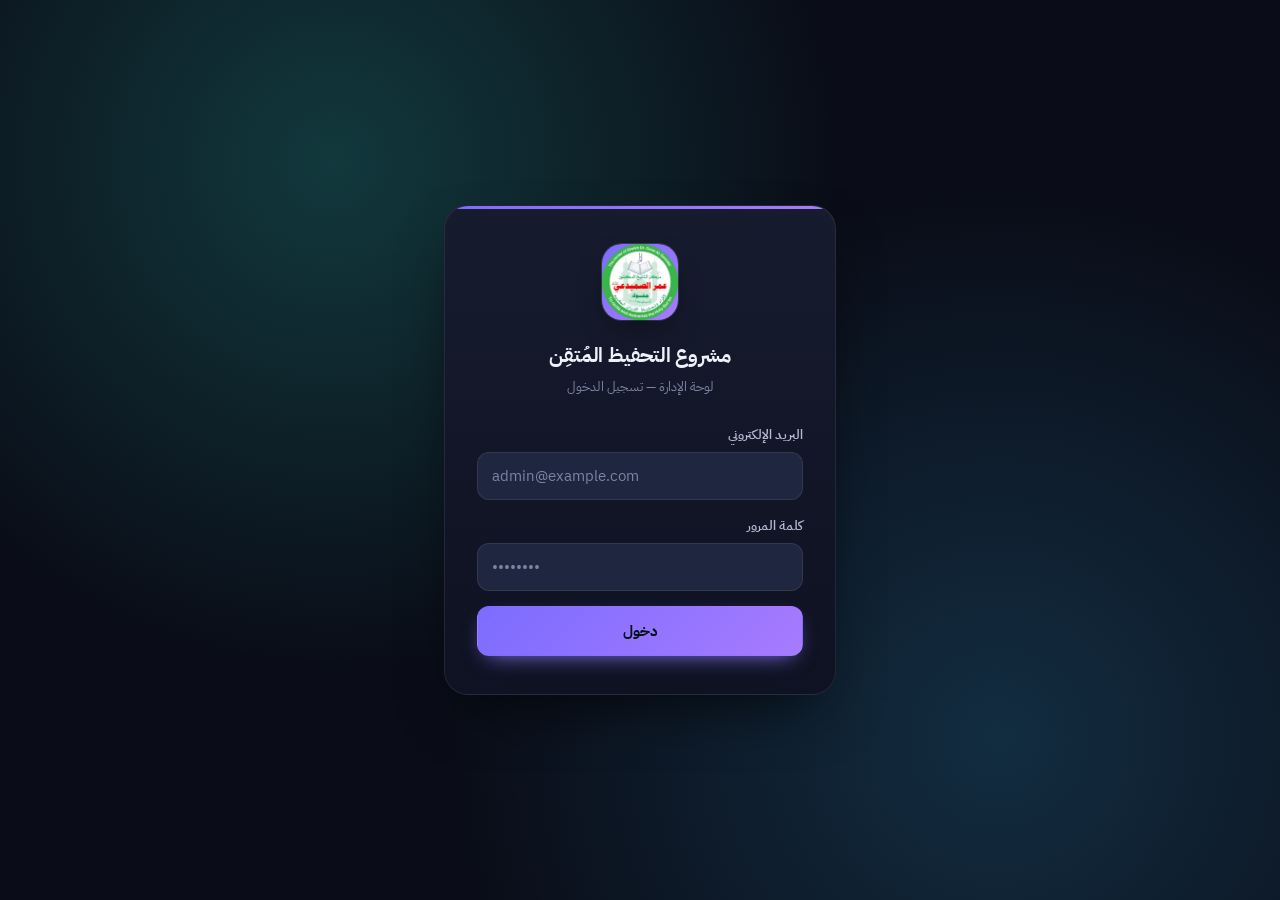
==== commit ca8bf4c9: "تحسين قسم الإحصائيات بمكتبة ApexCharts + تنقيح الألوان والاستجابة - إضافة مكتبة ApexCharts محليًا (d" ====
--- a/docs/index.html
+++ b/docs/index.html
@@ -8,7 +8,7 @@
 <link rel="preconnect" href="https://fonts.googleapis.com">
 <link rel="preconnect" href="https://fonts.gstatic.com" crossorigin>
 <link href="https://fonts.googleapis.com/css2?family=IBM+Plex+Sans+Arabic:wght@300;400;500;600;700&display=swap" rel="stylesheet">
-<link rel="stylesheet" href="./css/app.css?v=20260627c">
+<link rel="stylesheet" href="./css/app.css?v=20260627d">
 </head>
 <body>
 
@@ -63,9 +63,10 @@
 <div id="toast-root" class="toast-root"></div>
 
 <script src="https://cdn.sheetjs.com/xlsx-0.20.3/package/dist/xlsx.full.min.js"></script>
-<script src="./js/icons.js"></script>
-<script src="./js/api.js"></script>
-<script src="./js/ui.js"></script>
-<script src="./js/app.js?v=20260627c"></script>
+<script src="./js/vendor/apexcharts.min.js?v=20260627d"></script>
+<script src="./js/icons.js?v=20260627d"></script>
+<script src="./js/api.js?v=20260627d"></script>
+<script src="./js/ui.js?v=20260627d"></script>
+<script src="./js/app.js?v=20260627d"></script>
 </body>
 </html>
--- a/docs/css/app.css
+++ b/docs/css/app.css
@@ -1,22 +1,22 @@
 :root{
-  /* خلفيات وأسطح — قاعدة أزرق ليلي بارد */
-  --bg:#070A12; --bg-2:#0A0E1A; --surface:#111828; --surface-2:#19223A; --surface-3:#222E4C;
-  --text:#EBF1FB; --text-2:#AEBBD6; --muted:#7585A5; --faint:#4A5877;
-  /* لون العلامة — تدرّج فيروزي إلى سماوي */
-  --accent:#2DD4BF; --accent-2:#38BDF8; --accent-d:#14B8A6; --accent-l:#7BEBDD;
-  --accent-soft:rgba(45,212,191,.13);
-  --grad:linear-gradient(135deg,#2DD4BF 0%,#38BDF8 100%);
-  --grad-soft:linear-gradient(135deg,rgba(45,212,191,.15),rgba(56,189,248,.12));
-  --border:rgba(255,255,255,.07); --border-2:rgba(255,255,255,.14);
-  --shadow:0 24px 60px -18px rgba(0,0,0,.7); --shadow-sm:0 10px 30px -12px rgba(0,0,0,.55);
+  /* خلفيات وأسطح — قاعدة أزرق ليلي بنفسجي */
+  --bg:#0A0D18; --bg-2:#0E1222; --surface:#161B2E; --surface-2:#1F2740; --surface-3:#2A3352;
+  --text:#EEF0FA; --text-2:#B4BAD4; --muted:#7C84A4; --faint:#4E567A;
+  /* لون العلامة — تدرّج بنفسجي/نيلي */
+  --accent:#8B7CFF; --accent-2:#22D3EE; --accent-d:#6D5CF0; --accent-l:#B7ADFF;
+  --accent-soft:rgba(139,124,255,.15);
+  --grad:linear-gradient(135deg,#7C6CFF 0%,#A77BFF 100%);
+  --grad-soft:linear-gradient(135deg,rgba(124,108,255,.17),rgba(167,123,255,.12));
+  --border:rgba(255,255,255,.08); --border-2:rgba(255,255,255,.15);
+  --shadow:0 26px 60px -20px rgba(0,0,0,.72); --shadow-sm:0 12px 32px -14px rgba(0,0,0,.6);
   --ring:0 0 0 3px var(--accent-soft);
   /* ألوان الحالات */
   --danger:#FB7185;
-  --green:#34D399; --green-bg:rgba(52,211,153,.14); --gold:#F5B54A; --gold-bg:rgba(245,181,74,.15);
-  --teal:#2DD4BF; --teal-bg:rgba(45,212,191,.14); --red:#FB7185; --red-bg:rgba(251,113,133,.14);
-  --gray:#94A3B8; --gray-bg:rgba(148,163,184,.13); --blue:#60A5FA; --blue-bg:rgba(96,165,250,.15);
-  --purple:#A78BFA; --purple-bg:rgba(167,139,250,.15);
-  --radius:18px; --radius-sm:12px; --radius-lg:26px;
+  --green:#34D399; --green-bg:rgba(52,211,153,.15); --gold:#FBBF24; --gold-bg:rgba(251,191,36,.15);
+  --teal:#2DD4BF; --teal-bg:rgba(45,212,191,.15); --red:#FB7185; --red-bg:rgba(251,113,133,.15);
+  --gray:#94A3B8; --gray-bg:rgba(148,163,184,.14); --blue:#38BDF8; --blue-bg:rgba(56,189,248,.15);
+  --purple:#A78BFA; --purple-bg:rgba(167,139,250,.16);
+  --radius:18px; --radius-sm:12px; --radius-lg:24px;
   --sidebar-w:272px;
 }
 *{box-sizing:border-box;margin:0;padding:0}
@@ -140,23 +140,18 @@
 .panel-head h2::before{content:'';width:4px;height:17px;border-radius:99px;background:var(--grad)}
 .toolbar{display:flex;align-items:center;gap:10px;flex-wrap:wrap}
 
-/* ===== الحلقة الدائرية (تقدّم ذكي) + المخطط العمودي ===== */
-.hero-stats{display:grid;grid-template-columns:minmax(220px,270px) 1fr;gap:16px;margin-bottom:18px}
-.ring-panel{display:flex;flex-direction:column;align-items:center;justify-content:center;gap:14px}
-.ring{--val:0;width:150px;height:150px;border-radius:50%;
-  background:conic-gradient(from -90deg,var(--accent) 0,var(--accent-2) calc(var(--val)*1%),var(--surface-2) 0);
-  display:flex;align-items:center;justify-content:center;position:relative;box-shadow:0 0 34px -12px var(--accent)}
-.ring::before{content:'';position:absolute;inset:14px;border-radius:50%;background:linear-gradient(180deg,var(--surface),var(--bg-2))}
-.ring-in{position:relative;text-align:center;z-index:1}
-.ring-val{font-size:30px;font-weight:800;letter-spacing:-.02em;background:var(--grad);-webkit-background-clip:text;background-clip:text;color:transparent}
-.ring-lbl{font-size:11.5px;color:var(--muted);font-weight:600}
-.vchart{display:flex;align-items:stretch;gap:12px;height:186px;padding-top:6px}
-.vcol{flex:1;display:flex;flex-direction:column;align-items:center;gap:9px;min-width:0}
-.vnum{font-size:14px;font-weight:800;color:var(--text)}
-.vbar-track{flex:1;width:100%;display:flex;align-items:flex-end;justify-content:center;background:linear-gradient(180deg,var(--surface-2),transparent);border-radius:11px}
-.vbar-fill{width:62%;max-width:46px;min-height:7px;border-radius:10px 10px 5px 5px;background:var(--grad);box-shadow:0 -4px 20px -6px var(--accent);animation:vgrow .55s cubic-bezier(.2,.8,.25,1)}
-.vlabel{font-size:11px;color:var(--muted);max-width:100%;white-space:nowrap;overflow:hidden;text-overflow:ellipsis;text-align:center;font-weight:600}
-@keyframes vgrow{from{height:0!important}}
+/* ===== لوحة الرسوم البيانية (ApexCharts) ===== */
+.hero-stats{display:grid;grid-template-columns:minmax(250px,340px) 1fr;gap:16px;margin-bottom:18px}
+.hero-stats .panel{display:flex;flex-direction:column;justify-content:center}
+.chart-box{width:100%}
+.chart-note{text-align:center;font-size:12.5px;color:var(--muted);margin-top:2px}
+/* تنسيق ApexCharts للثيم الداكن */
+.apexcharts-canvas{margin:0 auto}
+.apexcharts-tooltip{background:var(--surface-2)!important;border:1px solid var(--border-2)!important;color:var(--text)!important;box-shadow:var(--shadow-sm)!important;border-radius:12px!important}
+.apexcharts-tooltip-title{background:var(--surface-3)!important;border-bottom:1px solid var(--border)!important;font-weight:700!important}
+.apexcharts-legend-text{color:var(--text-2)!important;font-weight:600!important}
+.apexcharts-datalabel-label,.apexcharts-datalabel-value,.apexcharts-text{fill:var(--text-2)!important}
+@media (max-width:760px){.hero-stats{grid-template-columns:1fr}}
 
 /* ===== جداول ===== */
 .tbl-wrap{overflow-x:auto;border-radius:var(--radius);border:1px solid var(--border)}
